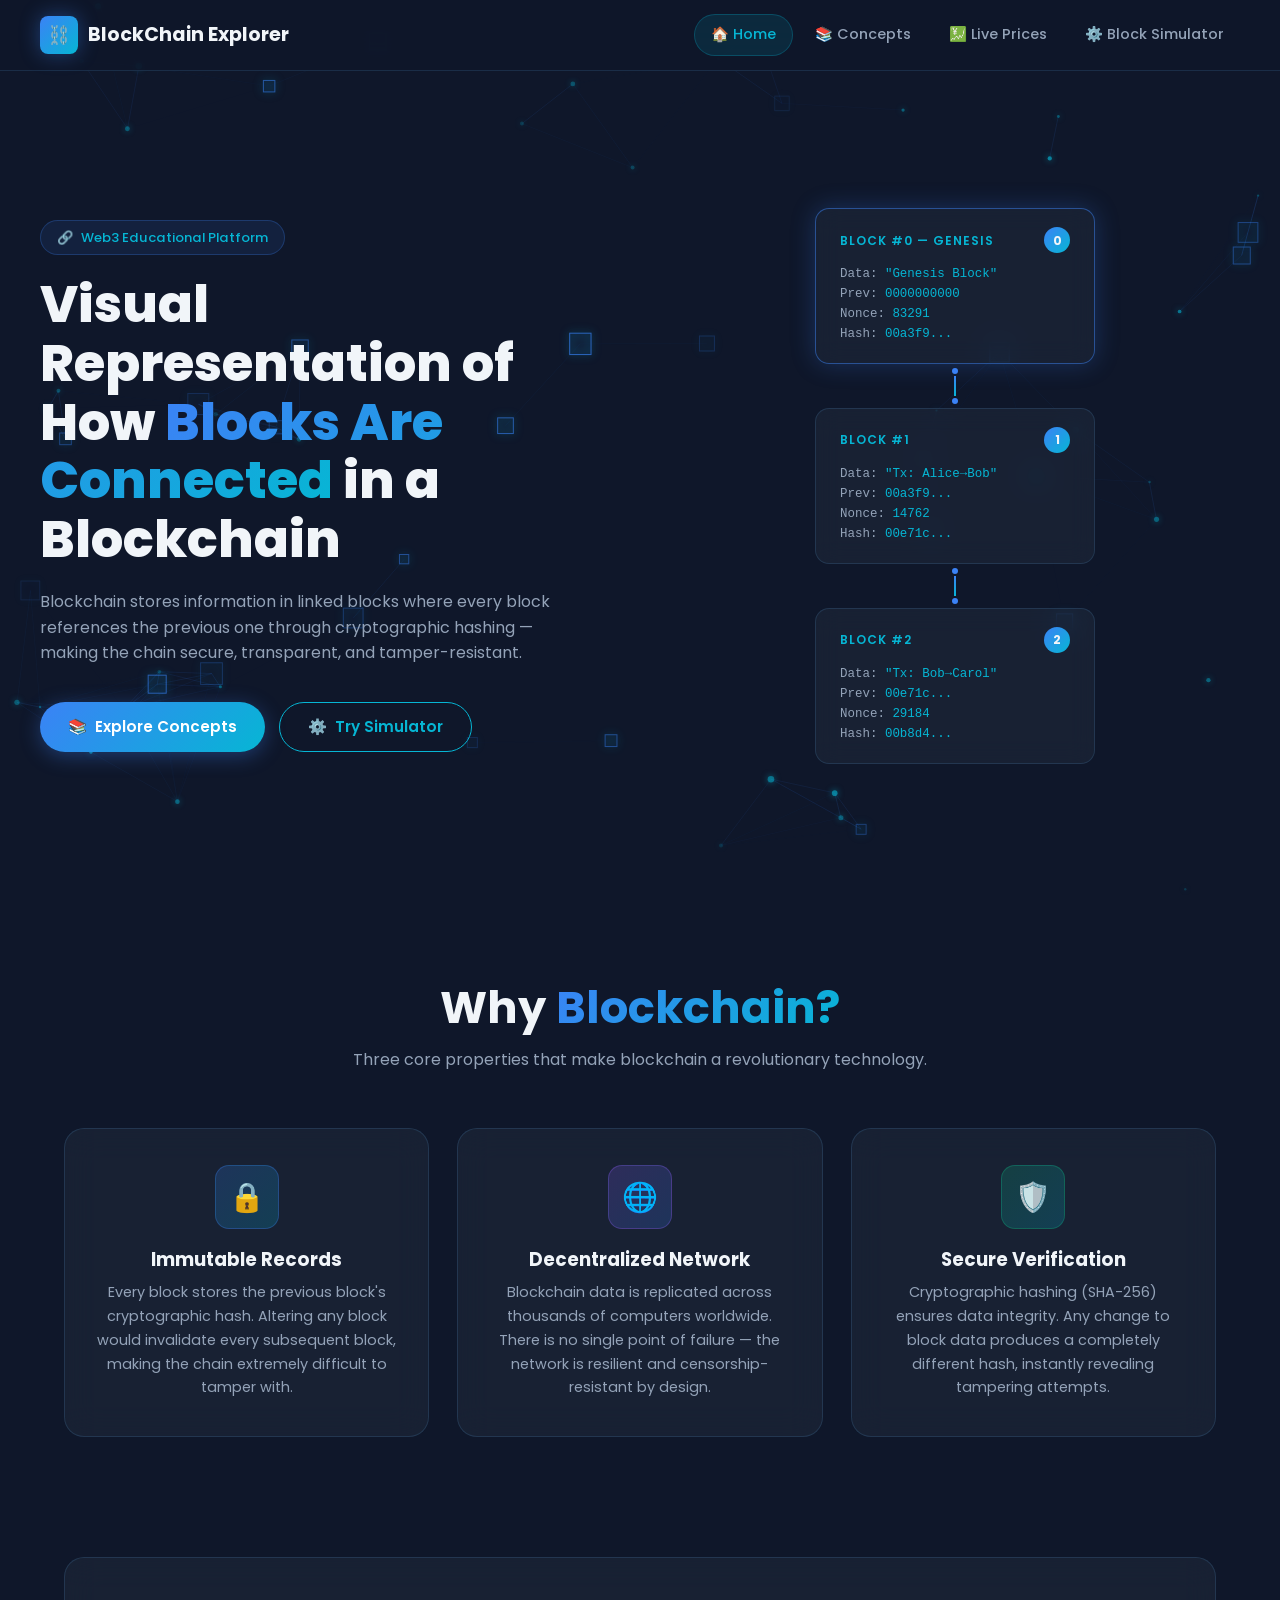
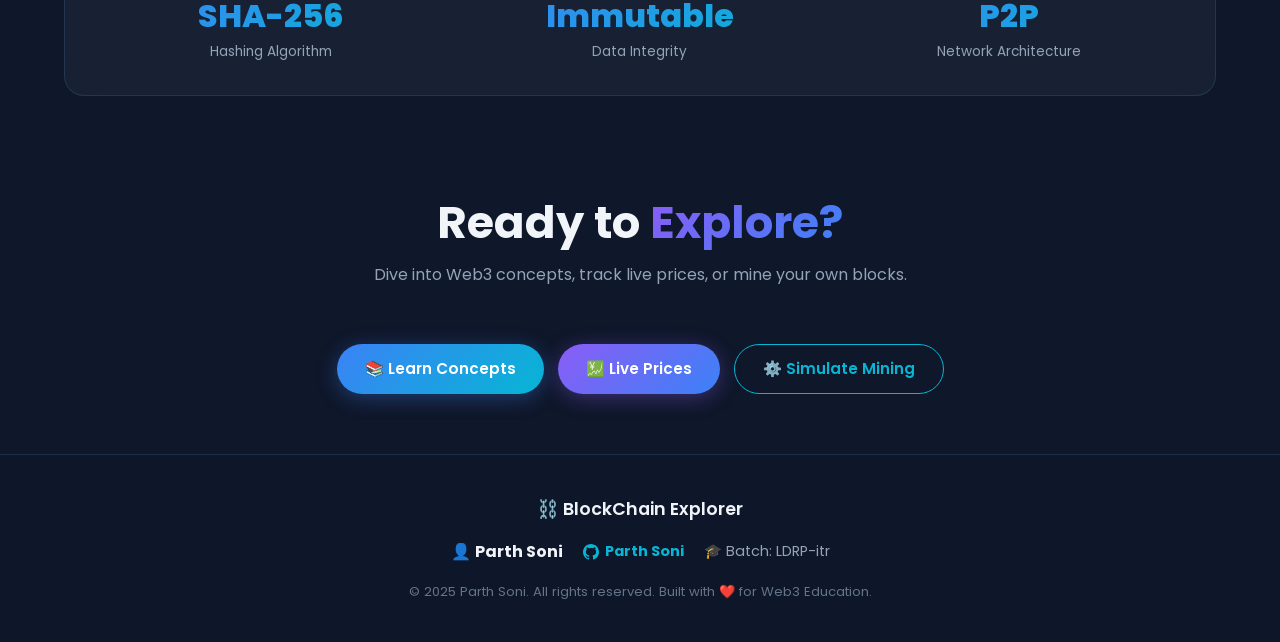
==== web3(blockchain)/index.html @ 32c4f4a8 "Add files via upload" ====
<!DOCTYPE html>
<html lang="en">

<head>
  <meta charset="UTF-8" />
  <meta name="viewport" content="width=device-width, initial-scale=1.0" />
  <title>BlockChain Explorer — Home</title>
  <meta name="description"
    content="Visual representation of how blocks are connected in a blockchain. Explore Web3 concepts, live prices, and an interactive block simulator." />
  <link rel="stylesheet" href="css/style.css" />
  <link rel="icon"
    href="data:image/svg+xml,<svg xmlns='http://www.w3.org/2000/svg' viewBox='0 0 100 100'><text y='.9em' font-size='90'>🔗</text></svg>" />
</head>

<body>

  <!-- Animated Background Canvas -->
  <canvas id="bg-canvas"></canvas>

  <div class="page-wrapper">

    <!-- ===== NAVIGATION ===== -->
    <nav class="navbar" role="navigation" aria-label="Main navigation">
      <div class="navbar-inner">
        <a href="index.html" class="navbar-logo" aria-label="BlockChain Explorer Home">
          <span class="logo-icon" aria-hidden="true">⛓️</span>
          <span>BlockChain Explorer</span>
        </a>

        <button class="nav-toggle" id="navToggle" aria-label="Toggle navigation" aria-expanded="false">
          <span></span><span></span><span></span>
        </button>

        <ul class="navbar-links" id="navLinks" role="list">
          <li><a href="index.html" class="active" aria-current="page">🏠 Home</a></li>
          <li><a href="concepts.html">📚 Concepts</a></li>
          <li><a href="prices.html">💹 Live Prices</a></li>
          <li><a href="simulator.html">⚙️ Block Simulator</a></li>
        </ul>
      </div>
    </nav>

    <!-- ===== HERO SECTION ===== -->
    <section class="hero" aria-labelledby="hero-title">
      <div class="hero-inner">

        <!-- Left Content -->
        <div class="hero-content">
          <div class="hero-eyebrow fade-in">
            <span>🔗</span>
            <span>Web3 Educational Platform</span>
          </div>

          <h1 class="hero-title fade-in fade-in-delay-1" id="hero-title">
            Visual Representation of How
            <span class="gradient-text"> Blocks Are Connected</span>
            in a Blockchain
          </h1>

          <p class="hero-description fade-in fade-in-delay-2">
            Blockchain stores information in linked blocks where every block references
            the previous one through cryptographic hashing — making the chain secure,
            transparent, and tamper-resistant.
          </p>

          <div class="hero-buttons fade-in fade-in-delay-3">
            <a href="concepts.html" class="btn btn-primary">
              <span>📚</span> Explore Concepts
            </a>
            <a href="simulator.html" class="btn btn-outline">
              <span>⚙️</span> Try Simulator
            </a>
          </div>
        </div>

        <!-- Right Blockchain Visual -->
        <div class="blockchain-visual" aria-hidden="true">
          <div class="block-chain-demo">

            <!-- Genesis Block -->
            <div class="demo-block active-block">
              <div class="demo-block-header">
                <span class="demo-block-label">Block #0 — Genesis</span>
                <span class="demo-block-num">0</span>
              </div>
              <div class="demo-block-data">
                <div>Data: <span>"Genesis Block"</span></div>
                <div>Prev: <span>0000000000</span></div>
                <div>Nonce: <span>83291</span></div>
                <div>Hash: <span>00a3f9...</span></div>
              </div>
            </div>

            <div class="demo-chain-link">
              <div class="chain-dot"></div>
              <div class="chain-line"></div>
              <div class="chain-dot"></div>
            </div>

            <!-- Block 1 -->
            <div class="demo-block">
              <div class="demo-block-header">
                <span class="demo-block-label">Block #1</span>
                <span class="demo-block-num">1</span>
              </div>
              <div class="demo-block-data">
                <div>Data: <span>"Tx: Alice→Bob"</span></div>
                <div>Prev: <span>00a3f9...</span></div>
                <div>Nonce: <span>14762</span></div>
                <div>Hash: <span>00e71c...</span></div>
              </div>
            </div>

            <div class="demo-chain-link">
              <div class="chain-dot"></div>
              <div class="chain-line"></div>
              <div class="chain-dot"></div>
            </div>

            <!-- Block 2 -->
            <div class="demo-block">
              <div class="demo-block-header">
                <span class="demo-block-label">Block #2</span>
                <span class="demo-block-num">2</span>
              </div>
              <div class="demo-block-data">
                <div>Data: <span>"Tx: Bob→Carol"</span></div>
                <div>Prev: <span>00e71c...</span></div>
                <div>Nonce: <span>29184</span></div>
                <div>Hash: <span>00b8d4...</span></div>
              </div>
            </div>

          </div>
        </div>
        <!-- end hero right -->

      </div>
    </section>

    <!-- ===== FEATURES SECTION ===== -->
    <section class="section" aria-labelledby="features-title">
      <div class="container">
        <h2 class="section-title fade-in" id="features-title">
          Why <span class="gradient-text">Blockchain?</span>
        </h2>
        <p class="section-subtitle fade-in fade-in-delay-1">
          Three core properties that make blockchain a revolutionary technology.
        </p>

        <div class="features-grid">

          <!-- Card 1 -->
          <article class="glass-card feature-card fade-in fade-in-delay-1">
            <div class="feature-icon feature-icon-blue" aria-hidden="true">🔒</div>
            <h3>Immutable Records</h3>
            <p>
              Every block stores the previous block's cryptographic hash.
              Altering any block would invalidate every subsequent block,
              making the chain extremely difficult to tamper with.
            </p>
          </article>

          <!-- Card 2 -->
          <article class="glass-card feature-card fade-in fade-in-delay-2">
            <div class="feature-icon feature-icon-purple" aria-hidden="true">🌐</div>
            <h3>Decentralized Network</h3>
            <p>
              Blockchain data is replicated across thousands of computers worldwide.
              There is no single point of failure — the network is resilient and
              censorship-resistant by design.
            </p>
          </article>

          <!-- Card 3 -->
          <article class="glass-card feature-card fade-in fade-in-delay-3">
            <div class="feature-icon feature-icon-green" aria-hidden="true">🛡️</div>
            <h3>Secure Verification</h3>
            <p>
              Cryptographic hashing (SHA-256) ensures data integrity.
              Any change to block data produces a completely different hash,
              instantly revealing tampering attempts.
            </p>
          </article>

        </div>
      </div>
    </section>

    <!-- ===== STATS STRIP ===== -->
    <section class="section" style="padding: 40px 0;" aria-label="Blockchain statistics">
      <div class="container">
        <div class="glass-card"
          style="padding: 32px; display: grid; grid-template-columns: repeat(3,1fr); gap: 20px; text-align:center;">
          <div>
            <div style="font-size:2rem; font-weight:800;" class="gradient-text">SHA-256</div>
            <div style="color:var(--text-secondary);font-size:0.85rem;">Hashing Algorithm</div>
          </div>
          <div>
            <div style="font-size:2rem; font-weight:800;" class="gradient-text">Immutable</div>
            <div style="color:var(--text-secondary);font-size:0.85rem;">Data Integrity</div>
          </div>
          <div>
            <div style="font-size:2rem; font-weight:800;" class="gradient-text">P2P</div>
            <div style="color:var(--text-secondary);font-size:0.85rem;">Network Architecture</div>
          </div>
        </div>
      </div>
    </section>

    <!-- ===== CTA STRIP ===== -->
    <section class="section" style="padding: 60px 0;" aria-label="Call to action">
      <div class="container" style="text-align:center;">
        <h2 class="section-title fade-in">Ready to <span class="gradient-text-purple">Explore?</span></h2>
        <p class="section-subtitle fade-in fade-in-delay-1">Dive into Web3 concepts, track live prices, or mine your own
          blocks.</p>
        <div style="display:flex; gap:14px; justify-content:center; flex-wrap:wrap;" class="fade-in fade-in-delay-2">
          <a href="concepts.html" class="btn btn-primary">📚 Learn Concepts</a>
          <a href="prices.html" class="btn btn-secondary">💹 Live Prices</a>
          <a href="simulator.html" class="btn btn-outline">⚙️ Simulate Mining</a>
        </div>
      </div>
    </section>

    <!-- ===== FOOTER ===== -->
    <footer class="footer" role="contentinfo">
      <div class="footer-inner">
        <div class="footer-name">⛓️ BlockChain Explorer</div>
        <div class="footer-meta">
          <span>👤 <strong>Parth Soni</strong></span>
          <a href="https://github.com/parth-soni67" target="_blank" rel="noopener noreferrer">
            <svg width="16" height="16" viewBox="0 0 24 24" fill="currentColor" aria-hidden="true">
              <path
                d="M12 0C5.37 0 0 5.37 0 12c0 5.3 3.44 9.8 8.21 11.39.6.11.82-.26.82-.58v-2.03c-3.34.73-4.04-1.61-4.04-1.61-.54-1.38-1.33-1.75-1.33-1.75-1.09-.74.08-.73.08-.73 1.2.08 1.84 1.24 1.84 1.24 1.07 1.83 2.8 1.3 3.48 1 .11-.78.42-1.3.76-1.6-2.67-.3-5.47-1.33-5.47-5.93 0-1.31.47-2.38 1.24-3.22-.12-.3-.54-1.52.12-3.18 0 0 1.01-.32 3.3 1.23a11.5 11.5 0 0 1 3-.4c1.02 0 2.05.13 3 .4 2.28-1.55 3.3-1.23 3.3-1.23.66 1.66.24 2.88.12 3.18.77.84 1.24 1.91 1.24 3.22 0 4.61-2.81 5.63-5.48 5.92.43.37.81 1.1.81 2.22v3.29c0 .32.21.7.82.58C20.56 21.8 24 17.3 24 12 24 5.37 18.63 0 12 0z" />
            </svg>
            <strong>Parth Soni</strong>
          </a>
          <span class="footer-batch">🎓 Batch: LDRP-itr</span>
        </div>
        <p class="footer-copy">© 2025 Parth Soni. All rights reserved. Built with ❤️ for Web3 Education.</p>
      </div>
    </footer>

  </div><!-- end page-wrapper -->

  <script src="js/main.js"></script>
</body>

</html>
---- web3(blockchain)/css/style.css ----
/* =============================================
   BlockChain Explorer — Shared Stylesheet
   Author: Parth Soni
   ============================================= */

/* ---------- Google Fonts ---------- */
@import url('https://fonts.googleapis.com/css2?family=Poppins:wght@300;400;500;600;700;800;900&display=swap');

/* ---------- CSS Reset & Root Variables ---------- */
*, *::before, *::after {
  margin: 0;
  padding: 0;
  box-sizing: border-box;
}

:root {
  --bg-primary:       #0F172A;
  --bg-secondary:     #1E293B;
  --bg-card:          rgba(30, 41, 59, 0.6);
  --accent-blue:      #3B82F6;
  --accent-cyan:      #06B6D4;
  --accent-purple:    #8B5CF6;
  --accent-green:     #10B981;
  --accent-red:       #EF4444;
  --text-primary:     #F1F5F9;
  --text-secondary:   #94A3B8;
  --text-muted:       #64748B;
  --border-glass:     rgba(99, 179, 237, 0.15);
  --glow-blue:        0 0 20px rgba(59, 130, 246, 0.4);
  --glow-cyan:        0 0 20px rgba(6, 182, 212, 0.4);
  --radius-sm:        8px;
  --radius-md:        14px;
  --radius-lg:        20px;
  --transition:       0.3s ease;
  --font:             'Poppins', sans-serif;
}

html {
  scroll-behavior: smooth;
}

body {
  font-family: var(--font);
  background-color: var(--bg-primary);
  color: var(--text-primary);
  line-height: 1.6;
  min-height: 100vh;
  overflow-x: hidden;
}

/* ---------- Animated Background Canvas ---------- */
#bg-canvas {
  position: fixed;
  top: 0;
  left: 0;
  width: 100%;
  height: 100%;
  z-index: 0;
  pointer-events: none;
}

.page-wrapper {
  position: relative;
  z-index: 1;
}

/* ---------- Typography ---------- */
h1, h2, h3, h4, h5, h6 {
  font-weight: 700;
  line-height: 1.2;
}

a {
  text-decoration: none;
  color: inherit;
}

img {
  max-width: 100%;
}

/* ---------- Glassmorphism Card ---------- */
.glass-card {
  background: var(--bg-card);
  backdrop-filter: blur(16px);
  -webkit-backdrop-filter: blur(16px);
  border: 1px solid var(--border-glass);
  border-radius: var(--radius-lg);
  transition: transform var(--transition), box-shadow var(--transition), border-color var(--transition);
}

.glass-card:hover {
  transform: translateY(-6px);
  box-shadow: var(--glow-blue);
  border-color: rgba(59, 130, 246, 0.4);
}

/* ---------- Gradient Text ---------- */
.gradient-text {
  background: linear-gradient(135deg, var(--accent-blue), var(--accent-cyan));
  -webkit-background-clip: text;
  -webkit-text-fill-color: transparent;
  background-clip: text;
}

.gradient-text-purple {
  background: linear-gradient(135deg, var(--accent-purple), var(--accent-blue));
  -webkit-background-clip: text;
  -webkit-text-fill-color: transparent;
  background-clip: text;
}

/* ---------- Buttons ---------- */
.btn {
  display: inline-flex;
  align-items: center;
  gap: 8px;
  padding: 12px 28px;
  border-radius: 50px;
  font-family: var(--font);
  font-size: 0.95rem;
  font-weight: 600;
  cursor: pointer;
  border: none;
  transition: all var(--transition);
  text-decoration: none;
}

.btn-primary {
  background: linear-gradient(135deg, var(--accent-blue), var(--accent-cyan));
  color: #fff;
  box-shadow: 0 4px 20px rgba(59, 130, 246, 0.35);
}

.btn-primary:hover {
  transform: translateY(-2px);
  box-shadow: 0 8px 30px rgba(59, 130, 246, 0.55);
}

.btn-outline {
  background: transparent;
  color: var(--accent-cyan);
  border: 1.5px solid var(--accent-cyan);
}

.btn-outline:hover {
  background: rgba(6, 182, 212, 0.1);
  transform: translateY(-2px);
  box-shadow: 0 0 16px rgba(6, 182, 212, 0.3);
}

.btn-secondary {
  background: linear-gradient(135deg, var(--accent-purple), var(--accent-blue));
  color: #fff;
  box-shadow: 0 4px 20px rgba(139, 92, 246, 0.35);
}

.btn-secondary:hover {
  transform: translateY(-2px);
  box-shadow: 0 8px 30px rgba(139, 92, 246, 0.55);
}

/* ---------- Section Utilities ---------- */
.section {
  padding: 80px 0;
}

.container {
  max-width: 1200px;
  margin: 0 auto;
  padding: 0 24px;
}

.section-title {
  font-size: clamp(1.8rem, 4vw, 2.8rem);
  text-align: center;
  margin-bottom: 12px;
}

.section-subtitle {
  font-size: 1rem;
  color: var(--text-secondary);
  text-align: center;
  margin-bottom: 56px;
  max-width: 600px;
  margin-left: auto;
  margin-right: auto;
}

/* ---------- Navigation ---------- */
.navbar {
  position: sticky;
  top: 0;
  z-index: 1000;
  background: rgba(15, 23, 42, 0.85);
  backdrop-filter: blur(20px);
  -webkit-backdrop-filter: blur(20px);
  border-bottom: 1px solid var(--border-glass);
  padding: 0 24px;
}

.navbar-inner {
  max-width: 1200px;
  margin: 0 auto;
  display: flex;
  align-items: center;
  justify-content: space-between;
  height: 70px;
}

.navbar-logo {
  display: flex;
  align-items: center;
  gap: 10px;
  font-size: 1.2rem;
  font-weight: 700;
  color: var(--text-primary);
  text-decoration: none;
}

.navbar-logo .logo-icon {
  width: 38px;
  height: 38px;
  background: linear-gradient(135deg, var(--accent-blue), var(--accent-cyan));
  border-radius: var(--radius-sm);
  display: flex;
  align-items: center;
  justify-content: center;
  font-size: 1.1rem;
  box-shadow: var(--glow-blue);
}

.navbar-links {
  display: flex;
  align-items: center;
  gap: 6px;
  list-style: none;
}

.navbar-links a {
  display: flex;
  align-items: center;
  gap: 6px;
  padding: 8px 16px;
  border-radius: 50px;
  font-size: 0.9rem;
  font-weight: 500;
  color: var(--text-secondary);
  transition: all var(--transition);
  text-decoration: none;
}

.navbar-links a:hover {
  color: var(--text-primary);
  background: rgba(59, 130, 246, 0.12);
}

.navbar-links a.active {
  color: var(--accent-cyan);
  background: rgba(6, 182, 212, 0.12);
  border: 1px solid rgba(6, 182, 212, 0.25);
}

/* Mobile Nav Toggle */
.nav-toggle {
  display: none;
  flex-direction: column;
  gap: 5px;
  cursor: pointer;
  padding: 6px;
  background: none;
  border: none;
}

.nav-toggle span {
  display: block;
  width: 24px;
  height: 2px;
  background: var(--text-primary);
  border-radius: 2px;
  transition: all var(--transition);
}

.nav-toggle.open span:nth-child(1) { transform: translateY(7px) rotate(45deg); }
.nav-toggle.open span:nth-child(2) { opacity: 0; }
.nav-toggle.open span:nth-child(3) { transform: translateY(-7px) rotate(-45deg); }

/* ---------- Footer ---------- */
.footer {
  background: rgba(15, 23, 42, 0.95);
  border-top: 1px solid var(--border-glass);
  padding: 40px 24px;
  text-align: center;
}

.footer-inner {
  max-width: 1200px;
  margin: 0 auto;
  display: flex;
  flex-direction: column;
  align-items: center;
  gap: 16px;
}

.footer-name {
  font-size: 1.1rem;
  font-weight: 600;
  color: var(--text-primary);
}

.footer-meta {
  display: flex;
  align-items: center;
  gap: 20px;
  flex-wrap: wrap;
  justify-content: center;
}

.footer-meta a {
  display: flex;
  align-items: center;
  gap: 6px;
  color: var(--accent-cyan);
  font-size: 0.9rem;
  transition: color var(--transition);
}

.footer-meta a:hover {
  color: var(--accent-blue);
}

.footer-batch {
  color: var(--text-secondary);
  font-size: 0.9rem;
}

.footer-copy {
  color: var(--text-muted);
  font-size: 0.82rem;
}

/* ---------- Page Entrance Animation ---------- */
.fade-in {
  opacity: 0;
  transform: translateY(24px);
  animation: fadeInUp 0.7s ease forwards;
}

.fade-in-delay-1 { animation-delay: 0.1s; }
.fade-in-delay-2 { animation-delay: 0.2s; }
.fade-in-delay-3 { animation-delay: 0.3s; }
.fade-in-delay-4 { animation-delay: 0.4s; }
.fade-in-delay-5 { animation-delay: 0.5s; }

@keyframes fadeInUp {
  to {
    opacity: 1;
    transform: translateY(0);
  }
}

/* ---------- Pulse / Glow Animations ---------- */
@keyframes pulse-glow {
  0%, 100% { box-shadow: 0 0 10px rgba(59, 130, 246, 0.3); }
  50%       { box-shadow: 0 0 30px rgba(59, 130, 246, 0.7); }
}

@keyframes float {
  0%, 100% { transform: translateY(0); }
  50%       { transform: translateY(-12px); }
}

@keyframes spin {
  to { transform: rotate(360deg); }
}

/* ---------- Loading Spinner ---------- */
.spinner {
  width: 40px;
  height: 40px;
  border: 3px solid rgba(59, 130, 246, 0.2);
  border-top-color: var(--accent-blue);
  border-radius: 50%;
  animation: spin 0.8s linear infinite;
  margin: 0 auto;
}

/* ---------- Badge / Status ---------- */
.badge {
  display: inline-flex;
  align-items: center;
  gap: 6px;
  padding: 4px 14px;
  border-radius: 50px;
  font-size: 0.8rem;
  font-weight: 600;
}

.badge-valid {
  background: rgba(16, 185, 129, 0.15);
  color: var(--accent-green);
  border: 1px solid rgba(16, 185, 129, 0.35);
}

.badge-invalid {
  background: rgba(239, 68, 68, 0.15);
  color: var(--accent-red);
  border: 1px solid rgba(239, 68, 68, 0.35);
}

.badge-pending {
  background: rgba(234, 179, 8, 0.15);
  color: #EAB308;
  border: 1px solid rgba(234, 179, 8, 0.35);
}

/* ---------- Scrollbar ---------- */
::-webkit-scrollbar { width: 6px; }
::-webkit-scrollbar-track { background: var(--bg-primary); }
::-webkit-scrollbar-thumb {
  background: linear-gradient(var(--accent-blue), var(--accent-cyan));
  border-radius: 3px;
}

/* ============================================================
   HOME PAGE STYLES
   ============================================================ */

/* Hero */
.hero {
  min-height: calc(100vh - 70px);
  display: flex;
  align-items: center;
  padding: 60px 24px;
}

.hero-inner {
  max-width: 1200px;
  margin: 0 auto;
  display: grid;
  grid-template-columns: 1fr 1fr;
  gap: 60px;
  align-items: center;
  width: 100%;
}

.hero-eyebrow {
  display: inline-flex;
  align-items: center;
  gap: 8px;
  background: rgba(59, 130, 246, 0.1);
  border: 1px solid rgba(59, 130, 246, 0.25);
  border-radius: 50px;
  padding: 6px 16px;
  font-size: 0.82rem;
  color: var(--accent-cyan);
  font-weight: 500;
  margin-bottom: 20px;
}

.hero-title {
  font-size: clamp(2rem, 4.5vw, 3.2rem);
  font-weight: 800;
  margin-bottom: 20px;
  line-height: 1.15;
}

.hero-description {
  font-size: 1rem;
  color: var(--text-secondary);
  margin-bottom: 36px;
  max-width: 520px;
}

.hero-buttons {
  display: flex;
  gap: 14px;
  flex-wrap: wrap;
}

/* Blockchain Visual */
.blockchain-visual {
  display: flex;
  flex-direction: column;
  align-items: center;
  gap: 0;
  animation: float 4s ease-in-out infinite;
}

.block-chain-demo {
  display: flex;
  flex-direction: column;
  align-items: center;
  gap: 0;
  width: 100%;
}

.demo-block {
  background: var(--bg-card);
  backdrop-filter: blur(12px);
  border: 1px solid var(--border-glass);
  border-radius: var(--radius-md);
  padding: 18px 24px;
  width: 280px;
  transition: all var(--transition);
}

.demo-block.active-block {
  border-color: rgba(59, 130, 246, 0.5);
  box-shadow: 0 0 25px rgba(59, 130, 246, 0.25);
}

.demo-block-header {
  display: flex;
  align-items: center;
  justify-content: space-between;
  margin-bottom: 12px;
}

.demo-block-label {
  font-size: 0.75rem;
  font-weight: 600;
  color: var(--accent-cyan);
  text-transform: uppercase;
  letter-spacing: 1px;
}

.demo-block-num {
  width: 26px;
  height: 26px;
  background: linear-gradient(135deg, var(--accent-blue), var(--accent-cyan));
  border-radius: 50%;
  display: flex;
  align-items: center;
  justify-content: center;
  font-size: 0.75rem;
  font-weight: 700;
}

.demo-block-data {
  font-size: 0.78rem;
  color: var(--text-secondary);
  font-family: 'Courier New', monospace;
}

.demo-block-data span {
  color: var(--accent-cyan);
}

.demo-chain-link {
  display: flex;
  align-items: center;
  justify-content: center;
  flex-direction: column;
  gap: 2px;
  padding: 4px 0;
}

.chain-dot {
  width: 6px;
  height: 6px;
  background: var(--accent-blue);
  border-radius: 50%;
  animation: pulse-glow 1.5s ease-in-out infinite;
}

.chain-line {
  width: 2px;
  height: 20px;
  background: linear-gradient(to bottom, var(--accent-blue), var(--accent-cyan));
}

/* Features Section */
.features-grid {
  display: grid;
  grid-template-columns: repeat(3, 1fr);
  gap: 28px;
}

.feature-card {
  padding: 36px 28px;
  text-align: center;
}

.feature-icon {
  width: 64px;
  height: 64px;
  border-radius: var(--radius-md);
  display: flex;
  align-items: center;
  justify-content: center;
  font-size: 1.8rem;
  margin: 0 auto 20px;
}

.feature-icon-blue {
  background: linear-gradient(135deg, rgba(59, 130, 246, 0.2), rgba(6, 182, 212, 0.2));
  border: 1px solid rgba(59, 130, 246, 0.3);
}

.feature-icon-purple {
  background: linear-gradient(135deg, rgba(139, 92, 246, 0.2), rgba(59, 130, 246, 0.2));
  border: 1px solid rgba(139, 92, 246, 0.3);
}

.feature-icon-green {
  background: linear-gradient(135deg, rgba(16, 185, 129, 0.2), rgba(6, 182, 212, 0.2));
  border: 1px solid rgba(16, 185, 129, 0.3);
}

.feature-card h3 {
  font-size: 1.15rem;
  margin-bottom: 10px;
  color: var(--text-primary);
}

.feature-card p {
  font-size: 0.9rem;
  color: var(--text-secondary);
  line-height: 1.65;
}

/* ============================================================
   CONCEPTS PAGE STYLES
   ============================================================ */

.concepts-grid {
  display: grid;
  grid-template-columns: repeat(2, 1fr);
  gap: 32px;
}

.concept-card {
  padding: 32px;
  overflow: hidden;
}

.concept-card-header {
  display: flex;
  align-items: center;
  gap: 14px;
  margin-bottom: 24px;
}

.concept-card-icon {
  width: 50px;
  height: 50px;
  border-radius: var(--radius-sm);
  display: flex;
  align-items: center;
  justify-content: center;
  font-size: 1.4rem;
  flex-shrink: 0;
}

.concept-card-header h3 {
  font-size: 1.1rem;
  color: var(--text-primary);
}

.comparison-table {
  display: grid;
  grid-template-columns: 1fr 1fr;
  border-radius: var(--radius-sm);
  overflow: hidden;
  border: 1px solid var(--border-glass);
}

.comp-col {
  display: flex;
  flex-direction: column;
}

.comp-col-header {
  padding: 10px 14px;
  font-size: 0.78rem;
  font-weight: 700;
  text-transform: uppercase;
  letter-spacing: 0.8px;
  text-align: center;
}

.comp-col-header.left {
  background: rgba(239, 68, 68, 0.15);
  color: #EF4444;
  border-bottom: 1px solid rgba(239, 68, 68, 0.2);
}

.comp-col-header.right {
  background: rgba(16, 185, 129, 0.15);
  color: var(--accent-green);
  border-bottom: 1px solid rgba(16, 185, 129, 0.2);
  border-left: 1px solid var(--border-glass);
}

.comp-item {
  padding: 10px 14px;
  font-size: 0.85rem;
  color: var(--text-secondary);
  border-bottom: 1px solid rgba(255,255,255,0.04);
  display: flex;
  align-items: center;
  gap: 8px;
}

.comp-item::before {
  content: '▸';
  color: var(--accent-blue);
  font-size: 0.7rem;
  flex-shrink: 0;
}

.comp-item.right-item {
  border-left: 1px solid var(--border-glass);
}

.comp-item.right-item::before {
  color: var(--accent-cyan);
}

/* ============================================================
   PRICES PAGE STYLES
   ============================================================ */

.prices-header-bar {
  display: flex;
  align-items: center;
  justify-content: space-between;
  flex-wrap: wrap;
  gap: 16px;
  margin-bottom: 40px;
}

.prices-grid {
  display: grid;
  grid-template-columns: repeat(auto-fill, minmax(280px, 1fr));
  gap: 28px;
  margin-bottom: 40px;
}

.price-card {
  padding: 28px;
  position: relative;
  overflow: hidden;
}

.price-card::before {
  content: '';
  position: absolute;
  top: 0;
  left: 0;
  right: 0;
  height: 3px;
  background: linear-gradient(90deg, var(--accent-blue), var(--accent-cyan));
  border-radius: var(--radius-lg) var(--radius-lg) 0 0;
}

.price-card-top {
  display: flex;
  align-items: center;
  gap: 14px;
  margin-bottom: 20px;
}

.coin-logo {
  width: 48px;
  height: 48px;
  border-radius: 50%;
  object-fit: cover;
  border: 2px solid var(--border-glass);
}

.coin-logo-placeholder {
  width: 48px;
  height: 48px;
  border-radius: 50%;
  display: flex;
  align-items: center;
  justify-content: center;
  font-size: 1.3rem;
  font-weight: 700;
  border: 2px solid var(--border-glass);
}

.coin-name {
  font-size: 1.05rem;
  font-weight: 700;
  color: var(--text-primary);
}

.coin-symbol {
  font-size: 0.8rem;
  color: var(--text-muted);
  font-weight: 500;
  text-transform: uppercase;
}

.price-value {
  font-size: 1.9rem;
  font-weight: 800;
  color: var(--text-primary);
  margin-bottom: 8px;
}

.price-change {
  display: inline-flex;
  align-items: center;
  gap: 4px;
  font-size: 0.9rem;
  font-weight: 600;
  padding: 4px 12px;
  border-radius: 50px;
}

.price-change.positive {
  color: var(--accent-green);
  background: rgba(16, 185, 129, 0.1);
}

.price-change.negative {
  color: var(--accent-red);
  background: rgba(239, 68, 68, 0.1);
}

.last-updated {
  font-size: 0.82rem;
  color: var(--text-muted);
  text-align: center;
  margin-top: 16px;
}

.error-message {
  display: none;
  background: rgba(239, 68, 68, 0.1);
  border: 1px solid rgba(239, 68, 68, 0.3);
  border-radius: var(--radius-md);
  padding: 20px;
  text-align: center;
  color: var(--accent-red);
  margin-top: 24px;
}

.error-message.show {
  display: block;
}

.loading-container {
  display: flex;
  flex-direction: column;
  align-items: center;
  gap: 16px;
  padding: 60px 0;
}

.loading-text {
  color: var(--text-secondary);
  font-size: 0.9rem;
}

/* Mini trend bar */
.trend-bar {
  display: flex;
  gap: 3px;
  margin-top: 14px;
  align-items: flex-end;
  height: 32px;
}

.trend-bar-item {
  flex: 1;
  border-radius: 3px 3px 0 0;
  min-height: 6px;
  opacity: 0.7;
}

/* ============================================================
   SIMULATOR PAGE STYLES
   ============================================================ */

.simulator-layout {
  display: flex;
  flex-direction: column;
  gap: 0;
}

.blocks-container {
  display: flex;
  flex-direction: column;
  align-items: center;
  gap: 0;
}

.sim-block-wrapper {
  display: flex;
  flex-direction: column;
  align-items: center;
  width: 100%;
  max-width: 680px;
}

.sim-block {
  width: 100%;
  padding: 32px;
  border-radius: var(--radius-lg);
  border: 1px solid var(--border-glass);
  background: var(--bg-card);
  backdrop-filter: blur(16px);
  transition: all var(--transition);
}

.sim-block.valid-block {
  border-color: rgba(16, 185, 129, 0.4);
  box-shadow: 0 0 20px rgba(16, 185, 129, 0.12);
}

.sim-block.invalid-block {
  border-color: rgba(239, 68, 68, 0.4);
  box-shadow: 0 0 20px rgba(239, 68, 68, 0.12);
}

.sim-block-header {
  display: flex;
  align-items: center;
  justify-content: space-between;
  margin-bottom: 24px;
  flex-wrap: wrap;
  gap: 10px;
}

.sim-block-title {
  display: flex;
  align-items: center;
  gap: 10px;
}

.sim-block-num-badge {
  width: 34px;
  height: 34px;
  background: linear-gradient(135deg, var(--accent-blue), var(--accent-cyan));
  border-radius: 50%;
  display: flex;
  align-items: center;
  justify-content: center;
  font-size: 0.85rem;
  font-weight: 700;
}

.sim-block-title h3 {
  font-size: 1.1rem;
  font-weight: 700;
}

.sim-block-status {
  display: flex;
  align-items: center;
  gap: 8px;
}

/* Form fields */
.field-group {
  margin-bottom: 18px;
}

.field-group label {
  display: block;
  font-size: 0.8rem;
  font-weight: 600;
  color: var(--text-secondary);
  text-transform: uppercase;
  letter-spacing: 0.7px;
  margin-bottom: 8px;
}

.field-group input,
.field-group textarea {
  width: 100%;
  background: rgba(15, 23, 42, 0.6);
  border: 1px solid var(--border-glass);
  border-radius: var(--radius-sm);
  padding: 11px 14px;
  font-family: var(--font);
  font-size: 0.88rem;
  color: var(--text-primary);
  transition: border-color var(--transition);
  resize: none;
  outline: none;
}

.field-group input:focus,
.field-group textarea:focus {
  border-color: var(--accent-blue);
  box-shadow: 0 0 0 3px rgba(59, 130, 246, 0.1);
}

.field-group input[readonly],
.field-group textarea[readonly] {
  color: var(--text-muted);
  cursor: default;
  background: rgba(15, 23, 42, 0.35);
}

.hash-display {
  font-family: 'Courier New', monospace;
  font-size: 0.82rem;
  word-break: break-all;
  color: var(--accent-cyan) !important;
  letter-spacing: 0.5px;
}

.hash-display.valid-hash {
  color: var(--accent-green) !important;
}

.hash-display.invalid-hash {
  color: var(--accent-red) !important;
}

.fields-row {
  display: grid;
  grid-template-columns: 1fr 1fr;
  gap: 14px;
}

.sim-block-footer {
  display: flex;
  align-items: center;
  justify-content: space-between;
  flex-wrap: wrap;
  gap: 12px;
  margin-top: 8px;
}

.mine-stats {
  display: flex;
  gap: 16px;
  flex-wrap: wrap;
}

.mine-stat {
  display: flex;
  flex-direction: column;
  gap: 2px;
}

.mine-stat-label {
  font-size: 0.72rem;
  color: var(--text-muted);
  text-transform: uppercase;
  letter-spacing: 0.5px;
}

.mine-stat-value {
  font-size: 0.9rem;
  font-weight: 600;
  color: var(--text-primary);
  font-family: 'Courier New', monospace;
}

/* Chain connector */
.chain-connector {
  display: flex;
  flex-direction: column;
  align-items: center;
  gap: 0;
  padding: 8px 0;
  transition: all var(--transition);
}

.connector-line {
  width: 3px;
  height: 30px;
  background: linear-gradient(to bottom, var(--accent-blue), var(--accent-cyan));
  transition: background var(--transition);
}

.connector-line.broken {
  background: linear-gradient(to bottom, var(--accent-red), rgba(239, 68, 68, 0.4));
}

.connector-arrow {
  width: 0;
  height: 0;
  border-left: 8px solid transparent;
  border-right: 8px solid transparent;
  border-top: 12px solid var(--accent-cyan);
  transition: border-top-color var(--transition);
}

.connector-arrow.broken {
  border-top-color: var(--accent-red);
}

/* Chain broken alert */
.chain-alert {
  display: none;
  background: rgba(239, 68, 68, 0.1);
  border: 1px solid rgba(239, 68, 68, 0.35);
  border-radius: var(--radius-md);
  padding: 16px 20px;
  margin: 16px 0;
  color: var(--accent-red);
  font-size: 0.9rem;
  font-weight: 500;
  text-align: center;
  max-width: 680px;
  width: 100%;
}

.chain-alert.show {
  display: block;
  animation: fadeInUp 0.4s ease forwards;
}

/* Educational panel */
.edu-panel {
  max-width: 680px;
  width: 100%;
  margin-top: 32px;
  padding: 28px 32px;
}

.edu-panel h3 {
  font-size: 1rem;
  margin-bottom: 18px;
  color: var(--accent-cyan);
  display: flex;
  align-items: center;
  gap: 8px;
}

.edu-steps {
  list-style: none;
  display: flex;
  flex-direction: column;
  gap: 12px;
}

.edu-steps li {
  display: flex;
  align-items: flex-start;
  gap: 12px;
  font-size: 0.88rem;
  color: var(--text-secondary);
}

.edu-step-num {
  width: 24px;
  height: 24px;
  background: linear-gradient(135deg, var(--accent-blue), var(--accent-cyan));
  border-radius: 50%;
  display: flex;
  align-items: center;
  justify-content: center;
  font-size: 0.72rem;
  font-weight: 700;
  flex-shrink: 0;
  color: white;
}

/* ============================================================
   RESPONSIVE STYLES
   ============================================================ */

@media (max-width: 1024px) {
  .features-grid {
    grid-template-columns: repeat(2, 1fr);
  }
}

@media (max-width: 900px) {
  .hero-inner {
    grid-template-columns: 1fr;
    text-align: center;
  }
  .hero-buttons {
    justify-content: center;
  }
  .hero-description {
    margin-left: auto;
    margin-right: auto;
  }
  .blockchain-visual {
    display: none;
  }
  .concepts-grid {
    grid-template-columns: 1fr;
  }
}

@media (max-width: 768px) {
  .navbar-links {
    display: none;
    flex-direction: column;
    position: absolute;
    top: 70px;
    left: 0;
    right: 0;
    background: rgba(15, 23, 42, 0.97);
    backdrop-filter: blur(20px);
    border-bottom: 1px solid var(--border-glass);
    padding: 16px 24px;
    gap: 4px;
  }
  .navbar-links.open {
    display: flex;
  }
  .navbar-links a {
    border-radius: var(--radius-sm);
    padding: 12px 16px;
  }
  .nav-toggle {
    display: flex;
  }
  .features-grid {
    grid-template-columns: 1fr;
  }
  .fields-row {
    grid-template-columns: 1fr;
  }
  .prices-header-bar {
    flex-direction: column;
    align-items: flex-start;
  }
}

@media (max-width: 480px) {
  .section { padding: 56px 0; }
  .hero { padding: 40px 16px; }
  .container { padding: 0 16px; }
  .sim-block { padding: 22px 18px; }
  .edu-panel { padding: 22px 18px; }
  .concept-card { padding: 22px 18px; }
}
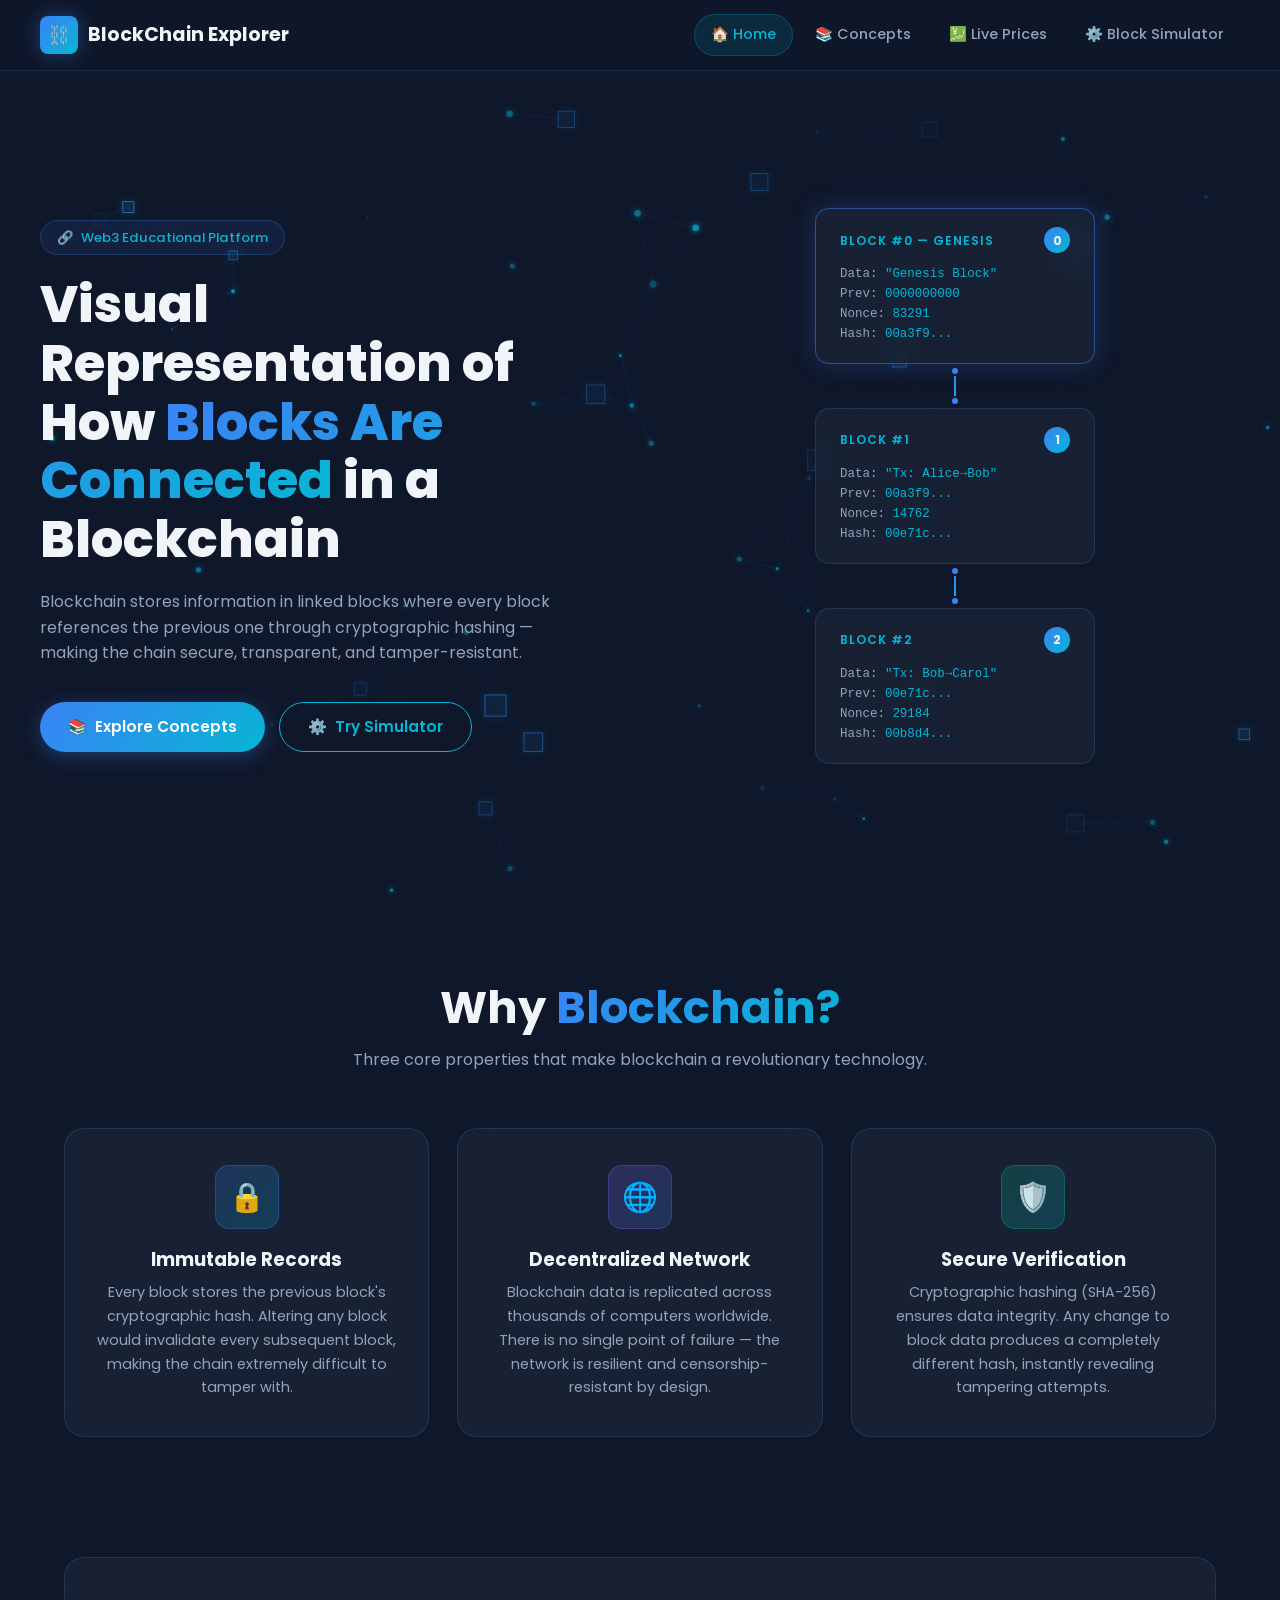
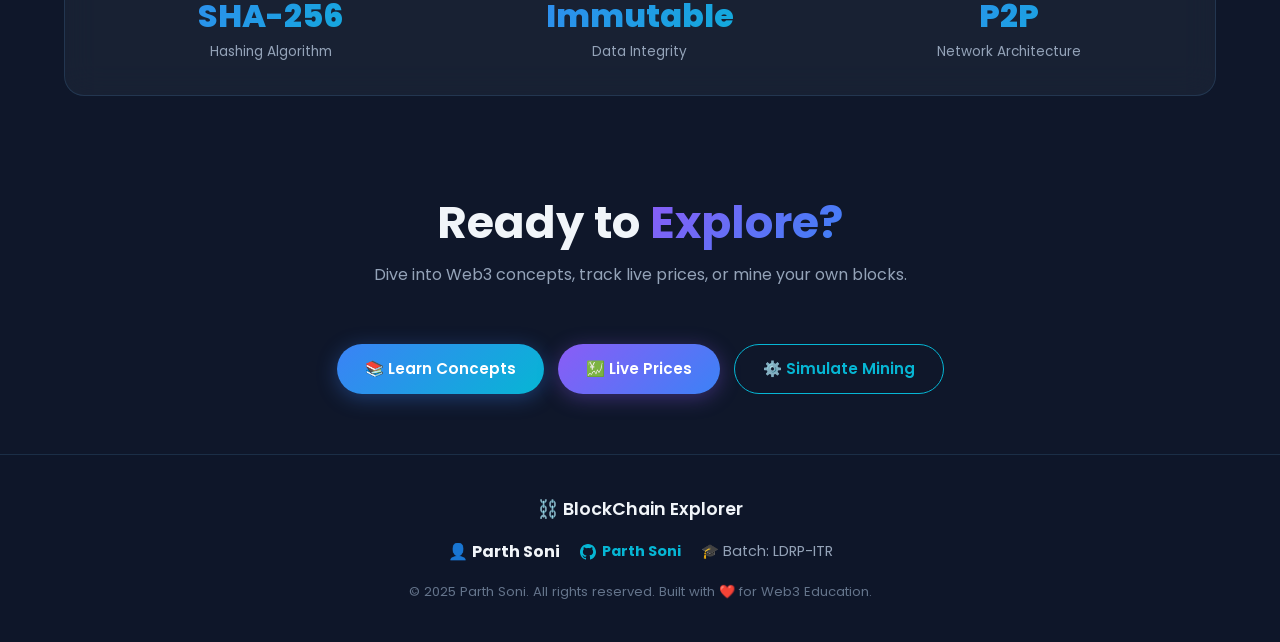
==== commit 7c38da5f: "Update index.html" ====
--- a/web3(blockchain)/index.html
+++ b/web3(blockchain)/index.html
@@ -235,7 +235,7 @@
             </svg>
             <strong>Parth Soni</strong>
           </a>
-          <span class="footer-batch">🎓 Batch: LDRP-itr</span>
+          <span class="footer-batch">🎓 Batch: LDRP-ITR</span>
         </div>
         <p class="footer-copy">© 2025 Parth Soni. All rights reserved. Built with ❤️ for Web3 Education.</p>
       </div>
@@ -246,4 +246,4 @@
   <script src="js/main.js"></script>
 </body>
 
-</html>+</html>
